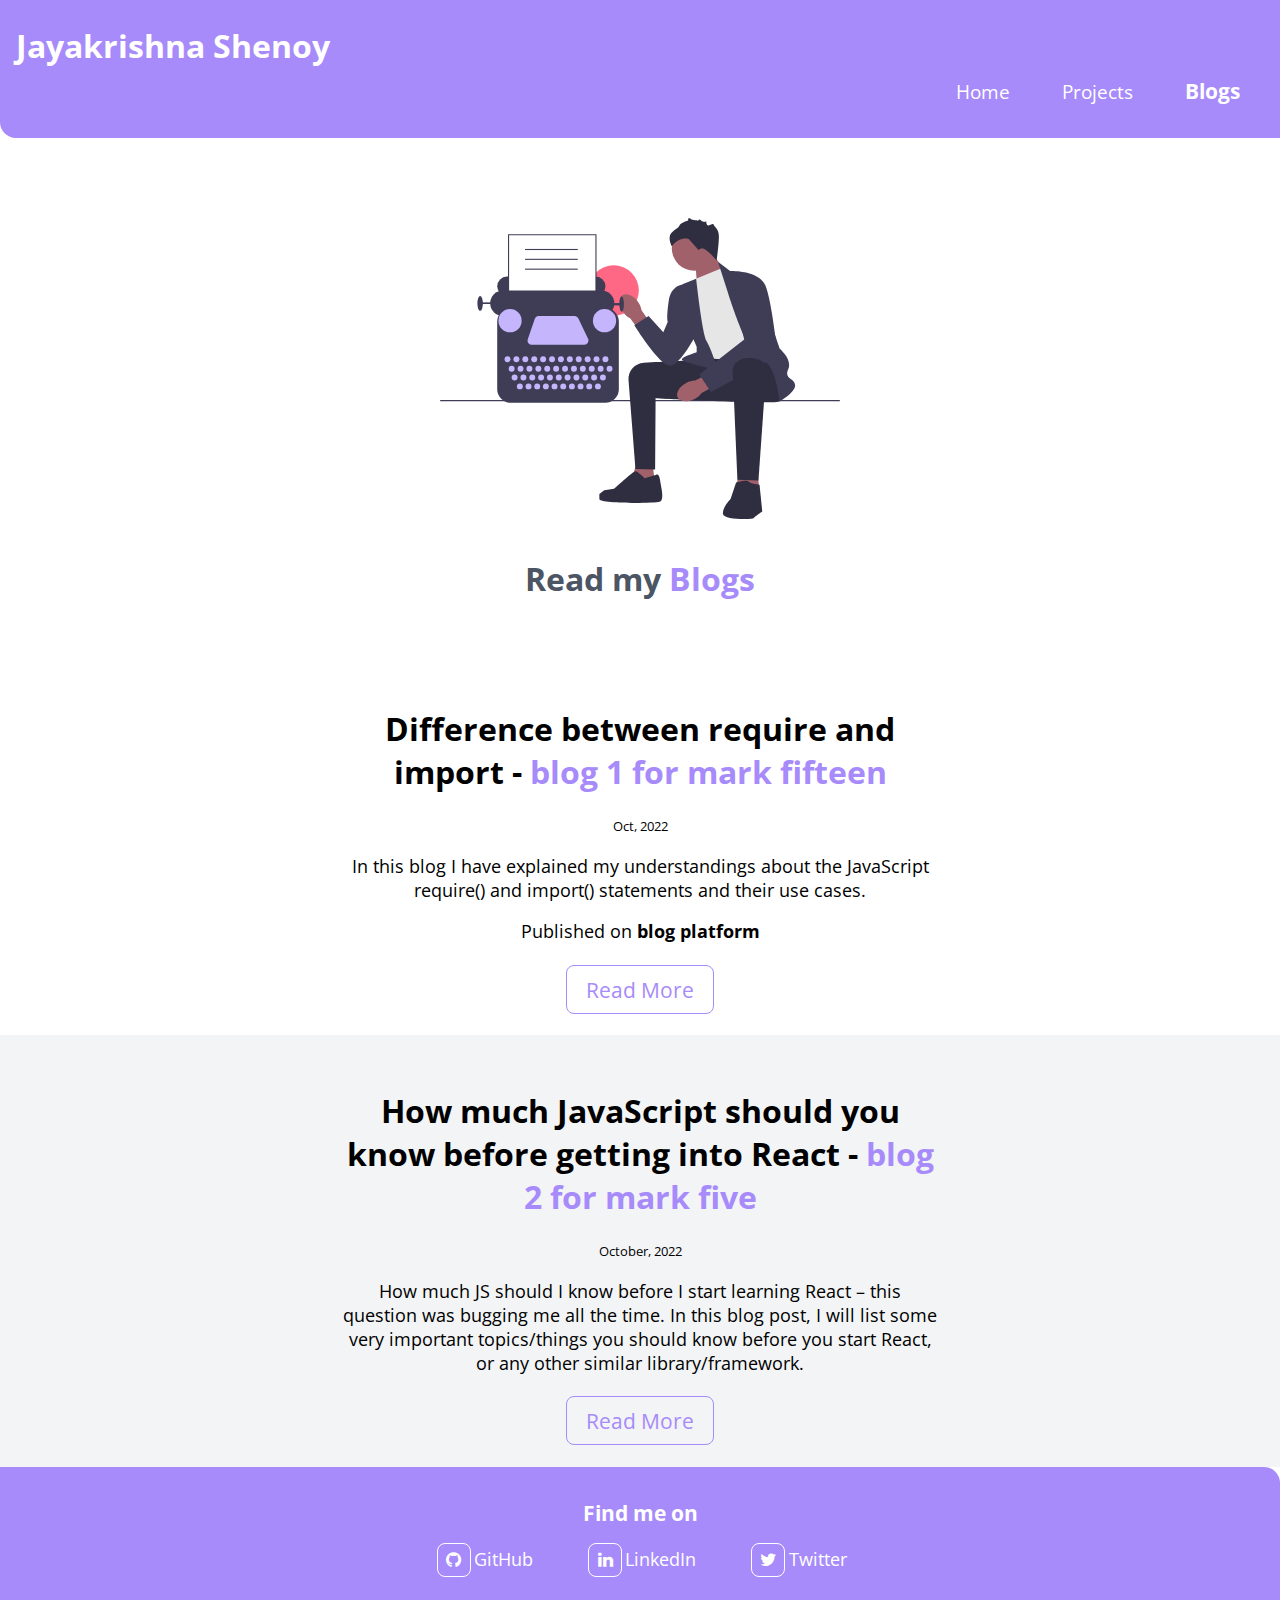
==== blogs.html @ 65636a59 "Initial commit" ====
<!DOCTYPE html>
<html lang="en">
  <head>
    <meta charset="UTF-8" />
    <meta http-equiv="X-UA-Compatible" content="IE=edge" />
    <meta name="viewport" content="width=device-width, initial-scale=1.0" />
    <title>Blogs | Jayakrishna Shenoy</title>
    <link
      rel="stylesheet"
      href="https://cdnjs.cloudflare.com/ajax/libs/font-awesome/4.7.0/css/font-awesome.min.css"
    />
    <link href="styles.css" rel="stylesheet" />
  </head>

  <body>
    <nav class="navigation container">
      <div class="nav-brand"><a href="/">Jayakrishna Shenoy</a></div>
      <ul class="list-non-bullet nav-pills">
        <li class="list-item-inline">
          <a class="link" href="/">Home</a>
        </li>
        <li class="list-item-inline">
          <a class="link" href="/projects.html">Projects</a>
        </li>
        <li class="list-item-inline">
          <a class="link link-active" href="/blogs.html">Blogs</a>
        </li>
      </ul>
    </nav>

    <header class="header">
      <!-- theme color - #C4B5FD -->
      <img class="header-img" src="images/blogs.svg" />
      <h1 class="header-heading">
        Read my <span class="heading-inverted">Blogs</span>
      </h1>
    </header>

    <section class="section">
      <div class="container container-center">
        <h1>
          Difference between require and import -
          <span class="mark"> blog 1 for mark fifteen</span>
        </h1>
        <small>Oct, 2022</small>
        <p>
          In this blog I have explained my understandings about the JavaScript
          require() and import() statements and their use cases.
        </p>
        <p>Published on <strong>blog platform</strong></p>
        <div class="button-center">
          <a class="link link-secondary" target="_blank" href="#">Read More</a>
        </div>
      </div>
    </section>
    <section class="section section-off-white">
      <div class="container container-center">
        <h1>
          How much JavaScript should you know before getting into React -
          <span class="mark"> blog 2 for mark five</span>
        </h1>
        <small>October, 2022</small>
        <p>
          How much JS should I know before I start learning React – this
          question was bugging me all the time. In this blog post, I will list
          some very important topics/things you should know before you start
          React, or any other similar library/framework.
        </p>
        <div class="button-center">
          <a class="link link-secondary" href="#">Read More</a>
        </div>
      </div>
    </section>

    <footer class="footer">
      <div class="footer-header">Find me on</div>
      <ul class="social-links list-non-bullet">
        <li class="list-item-inline">
          <a class="link" href="https://github.com/jkshenoy" target="_blank"
            ><i class="fa fa-github"></i>GitHub</a
          >
        </li>
        <li class="list-item-inline">
          <a class="link" href="https://www.linkedin.com/in/" target="_blank"
            ><i class="fa fa-linkedin"></i>LinkedIn</a
          >
        </li>
        <li class="list-item-inline">
          <a class="link" href="https://twitter.com/jkayrolling" target="_blank"
            ><i class="fa fa-twitter"></i>Twitter</a
          >
        </li>
      </ul>
    </footer>
  </body>
</html>
---- styles.css ----
@import url('https://fonts.googleapis.com/css2?family=Open+Sans:wght@300;400;700&display=swap');

:root {
  --primary-color: #a78bfa;
  --primary-hover-color: #8b5cf6;
  --secondary-hover-color: #ede9fe;
  --dark-grey: #4b5563;
  --light-grey: #f3f4f6;
}

body {
  font-family: 'Open Sans', sans-serif;
  margin: 0px;
}

hr {
  margin: 2rem 0rem;
}

.container {
  padding: 0rem 1rem;
}

.container-center {
  margin: auto;
  max-width: 600px;
}

p {
  font-size: 1.1rem;
}

.mark {
  color: var(--primary-color);
}

.link {
  box-sizing: border-box;
  text-decoration: none;
  padding: 0.5rem 1rem;
}

.link-primary {
  min-width: 140px;
  width: max-content;
  padding: 0.6rem 1.2rem;
  background-color: var(--primary-color);
  color: white;
  margin: 1rem 1rem 1rem 0rem;
  border-radius: 0.5rem;
  font-size: 1.3rem;
}

.link-primary:hover {
  background-color: var(--primary-hover-color);
}

.link-secondary {
  min-width: 140px;
  width: max-content;
  padding: 0.6rem 1.2rem;
  margin: 2rem auto;
  color: var(--primary-color);
  border: 1px solid var(--primary-color);
  border-radius: 0.5rem;
  font-size: 1.3rem;
}

.link-secondary:hover {
  background-color: var(--secondary-hover-color);
}

article p {
  margin-bottom: 2rem;
}

.button-center {
  margin-top: 2rem;
  text-align: center;
}

.list-non-bullet {
  list-style: none;
  padding-inline-start: 0px;
}

.list-item-inline {
  display: inline;
  padding: 0rem 0.5rem;
}

.navigation {
  background-color: var(--primary-color);
  color: white;
  padding: 1.5rem 0rem;
  border-bottom-left-radius: 1rem;
}

.navigation .nav-brand {
  padding-left: 1rem;
  font-weight: bold;
  font-size: 2rem;
}

.nav-brand a {
  text-decoration: none;
  color: white;
}

.navigation .nav-pills {
  text-align: right;
  margin: 0.6rem 1rem;
}

.navigation .link {
  color: white;
  font-size: 1.2rem;
}

.navigation .link-active {
  font-weight: bold;
  font-size: 1.3rem;
}

.header {
  display: block;
  padding: 2rem;
  padding-top: 5rem;
}

.header .header-img {
  max-width: 400px;
  display: block;
  margin: auto;
}

.header .header-heading {
  color: var(--dark-grey);
  padding-top: 1rem;
  text-align: center;
}

.header .header-heading .heading-inverted {
  color: var(--primary-color);
}

.section {
  padding: 2rem;
  text-align: center;
}

.section-off-white {
  background-color: var(--light-grey);
}

.other-projects {
  margin: auto;
  display: flex;
  align-items: center;
  margin-bottom: 2rem;
}

.footer {
  background-color: var(--primary-color);
  text-align: center;
  padding: 2rem 1rem;
  color: white;
  border-top-right-radius: 1rem;
}

.footer .footer-header {
  font-weight: bold;
  font-size: 1.3rem;
}

.footer .link {
  color: white;
  font-size: 1.1rem;
}

.footer ul {
  padding-inline-start: 0px;
}

.fa {
  padding: 0.5rem;
  width: 1rem;
  height: 1rem;
  text-align: center;
  text-decoration: none;
  border-radius: 0.5rem;
  margin: 0rem 0.2rem;
  border: solid 1px white;
}

.fa:hover {
  background-color: var(--dark-grey);
}

.fa-github {
  background-color: var(--primary-color);
  color: white;
}

.fa-twitter {
  background-color: var(--primary-color);
  color: white;
}

.fa-linkedin {
  background-color: var(--primary-color);
  color: white;
}

.showcase-list {
  padding: 2rem;
}

.showcase-blog {
  padding-bottom: 4rem;
}

.nutrition-blog-img {
  width: 400px;
  max-width: 100%;
  height: auto;
  float: right;
  margin: 0px 0px 20px 20px;
}

@media (max-width: 900px) {
  body {
    width: 100%;
  }

  .list-item-inline {
    display: inline;
    padding: 0rem;
  }

  .container-center {
    width: auto;
  }
}
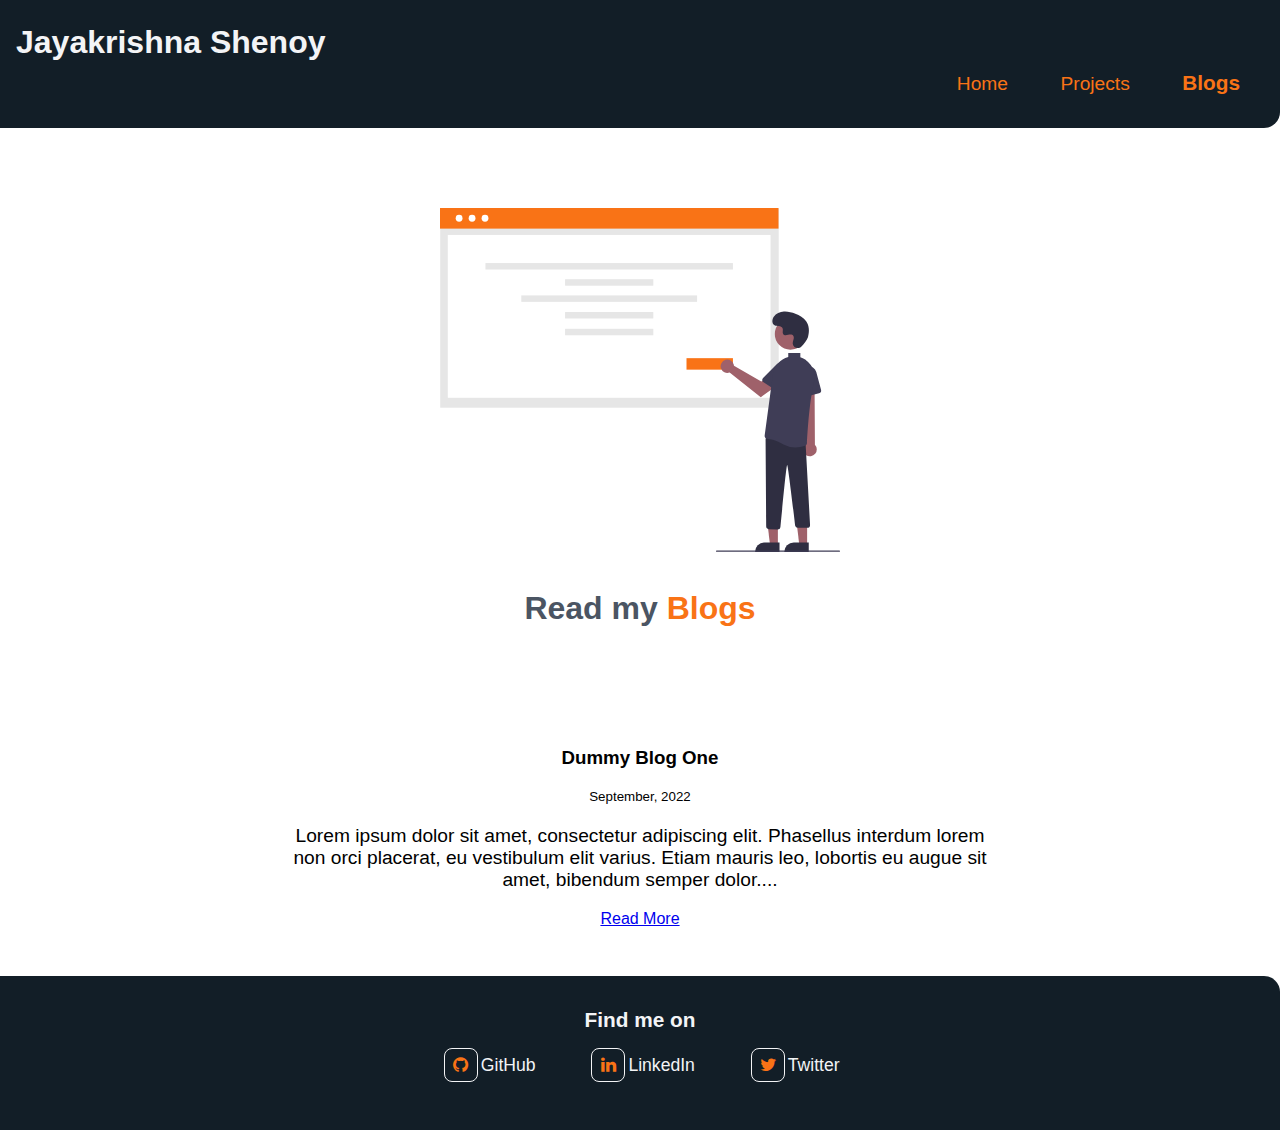
==== commit 3526418e: "feature: Added more projects to the featured list" ====
--- a/blogs.html
+++ b/blogs.html
@@ -29,49 +29,35 @@
     </nav>
 
     <header class="header">
-      <!-- theme color - #C4B5FD -->
       <img class="header-img" src="images/blogs.svg" />
       <h1 class="header-heading">
         Read my <span class="heading-inverted">Blogs</span>
       </h1>
     </header>
-
-    <section class="section">
-      <div class="container container-center">
-        <h1>
-          Difference between require and import -
-          <span class="mark"> blog 1 for mark fifteen</span>
-        </h1>
-        <small>Oct, 2022</small>
-        <p>
-          In this blog I have explained my understandings about the JavaScript
-          require() and import() statements and their use cases.
-        </p>
-        <p>Published on <strong>blog platform</strong></p>
-        <div class="button-center">
-          <a class="link link-secondary" target="_blank" href="#">Read More</a>
-        </div>
-      </div>
-    </section>
-    <section class="section section-off-white">
-      <div class="container container-center">
-        <h1>
-          How much JavaScript should you know before getting into React -
-          <span class="mark"> blog 2 for mark five</span>
-        </h1>
-        <small>October, 2022</small>
-        <p>
-          How much JS should I know before I start learning React – this
-          question was bugging me all the time. In this blog post, I will list
-          some very important topics/things you should know before you start
-          React, or any other similar library/framework.
-        </p>
-        <div class="button-center">
-          <a class="link link-secondary" href="#">Read More</a>
-        </div>
-      </div>
-    </section>
-
+    <div class="container container-center">
+      <ul class="list-style-none">
+        <li>
+          <section class="section">
+            <div class="container container-center">
+              <h3>Dummy Blog One</h3>
+              <small>September, 2022</small>
+              <p>
+                Lorem ipsum dolor sit amet, consectetur adipiscing elit.
+                Phasellus interdum lorem non orci placerat, eu vestibulum elit
+                varius. Etiam mauris leo, lobortis eu augue sit amet, bibendum
+                semper dolor....
+              </p>
+              <a
+                href="/blogs/dummyblog.html"
+                class="links links-primary"
+                target="_blank"
+                >Read More</a
+              >
+            </div>
+          </section>
+        </li>
+      </ul>
+    </div>
     <footer class="footer">
       <div class="footer-header">Find me on</div>
       <ul class="social-links list-non-bullet">
@@ -81,7 +67,10 @@
           >
         </li>
         <li class="list-item-inline">
-          <a class="link" href="https://www.linkedin.com/in/" target="_blank"
+          <a
+            class="link"
+            href="https://www.linkedin.com/in/jayakrishna-shenoy-528960255/"
+            target="_blank"
             ><i class="fa fa-linkedin"></i>LinkedIn</a
           >
         </li>
--- a/styles.css
+++ b/styles.css
@@ -1,11 +1,11 @@
-@import url('https://fonts.googleapis.com/css2?family=Open+Sans:wght@300;400;700&display=swap');
+@import url('https://fonts.googleapis.com/css2?family=Merriweather:wght@300;400;700&display=swap');
 
 :root {
-  --primary-color: #a78bfa;
-  --primary-hover-color: #8b5cf6;
-  --secondary-hover-color: #ede9fe;
+  --primary-color: #121e27;
+  --accent-color: #f97316;
+  --hover-color: #ea580c;
   --dark-grey: #4b5563;
-  --light-grey: #f3f4f6;
+  --off-white: #f3f4f6;
 }
 
 body {
@@ -23,15 +23,17 @@
 
 .container-center {
   margin: auto;
-  max-width: 600px;
+  width: auto;
+  max-width: 800px;
 }
 
 p {
-  font-size: 1.1rem;
+  font-size: 1.2rem;
 }
 
 .mark {
-  color: var(--primary-color);
+  color: var(--accent-color);
+  text-decoration: underline;
 }
 
 .link {
@@ -45,14 +47,14 @@
   width: max-content;
   padding: 0.6rem 1.2rem;
   background-color: var(--primary-color);
-  color: white;
+  color: var(--off-white);
   margin: 1rem 1rem 1rem 0rem;
   border-radius: 0.5rem;
   font-size: 1.3rem;
 }
 
 .link-primary:hover {
-  background-color: var(--primary-hover-color);
+  background-color: var(--hover-color);
 }
 
 .link-secondary {
@@ -67,7 +69,7 @@
 }
 
 .link-secondary:hover {
-  background-color: var(--secondary-hover-color);
+  background-color: var(--hover-color);
 }
 
 article p {
@@ -79,7 +81,7 @@
   text-align: center;
 }
 
-.list-non-bullet {
+.list-style-none {
   list-style: none;
   padding-inline-start: 0px;
 }
@@ -91,9 +93,9 @@
 
 .navigation {
   background-color: var(--primary-color);
-  color: white;
+  color: var(--accent-color);
   padding: 1.5rem 0rem;
-  border-bottom-left-radius: 1rem;
+  border-bottom-right-radius: 1rem;
 }
 
 .navigation .nav-brand {
@@ -104,7 +106,7 @@
 
 .nav-brand a {
   text-decoration: none;
-  color: white;
+  color: var(--off-white);
 }
 
 .navigation .nav-pills {
@@ -113,8 +115,9 @@
 }
 
 .navigation .link {
-  color: white;
+  color: var(--accent-color);
   font-size: 1.2rem;
+  text-decoration: dashed;
 }
 
 .navigation .link-active {
@@ -141,7 +144,7 @@
 }
 
 .header .header-heading .heading-inverted {
-  color: var(--primary-color);
+  color: var(--accent-color);
 }
 
 .section {
@@ -150,7 +153,8 @@
 }
 
 .section-off-white {
-  background-color: var(--light-grey);
+  background-color: var(--off-white);
+  border-radius: 1rem;
 }
 
 .other-projects {
@@ -164,7 +168,7 @@
   background-color: var(--primary-color);
   text-align: center;
   padding: 2rem 1rem;
-  color: white;
+  color: var(--off-white);
   border-top-right-radius: 1rem;
 }
 
@@ -174,7 +178,7 @@
 }
 
 .footer .link {
-  color: white;
+  color: var(--off-white);
   font-size: 1.1rem;
 }
 
@@ -190,7 +194,7 @@
   text-decoration: none;
   border-radius: 0.5rem;
   margin: 0rem 0.2rem;
-  border: solid 1px white;
+  border: solid 1px var(--off-white);
 }
 
 .fa:hover {
@@ -199,17 +203,17 @@
 
 .fa-github {
   background-color: var(--primary-color);
-  color: white;
+  color: var(--accent-color);
 }
 
 .fa-twitter {
   background-color: var(--primary-color);
-  color: white;
+  color: var(--accent-color);
 }
 
 .fa-linkedin {
   background-color: var(--primary-color);
-  color: white;
+  color: var(--accent-color);
 }
 
 .showcase-list {
@@ -219,15 +223,6 @@
 .showcase-blog {
   padding-bottom: 4rem;
 }
-
-.nutrition-blog-img {
-  width: 400px;
-  max-width: 100%;
-  height: auto;
-  float: right;
-  margin: 0px 0px 20px 20px;
-}
-
 @media (max-width: 900px) {
   body {
     width: 100%;
@@ -237,8 +232,4 @@
     display: inline;
     padding: 0rem;
   }
-
-  .container-center {
-    width: auto;
-  }
-}
+}
